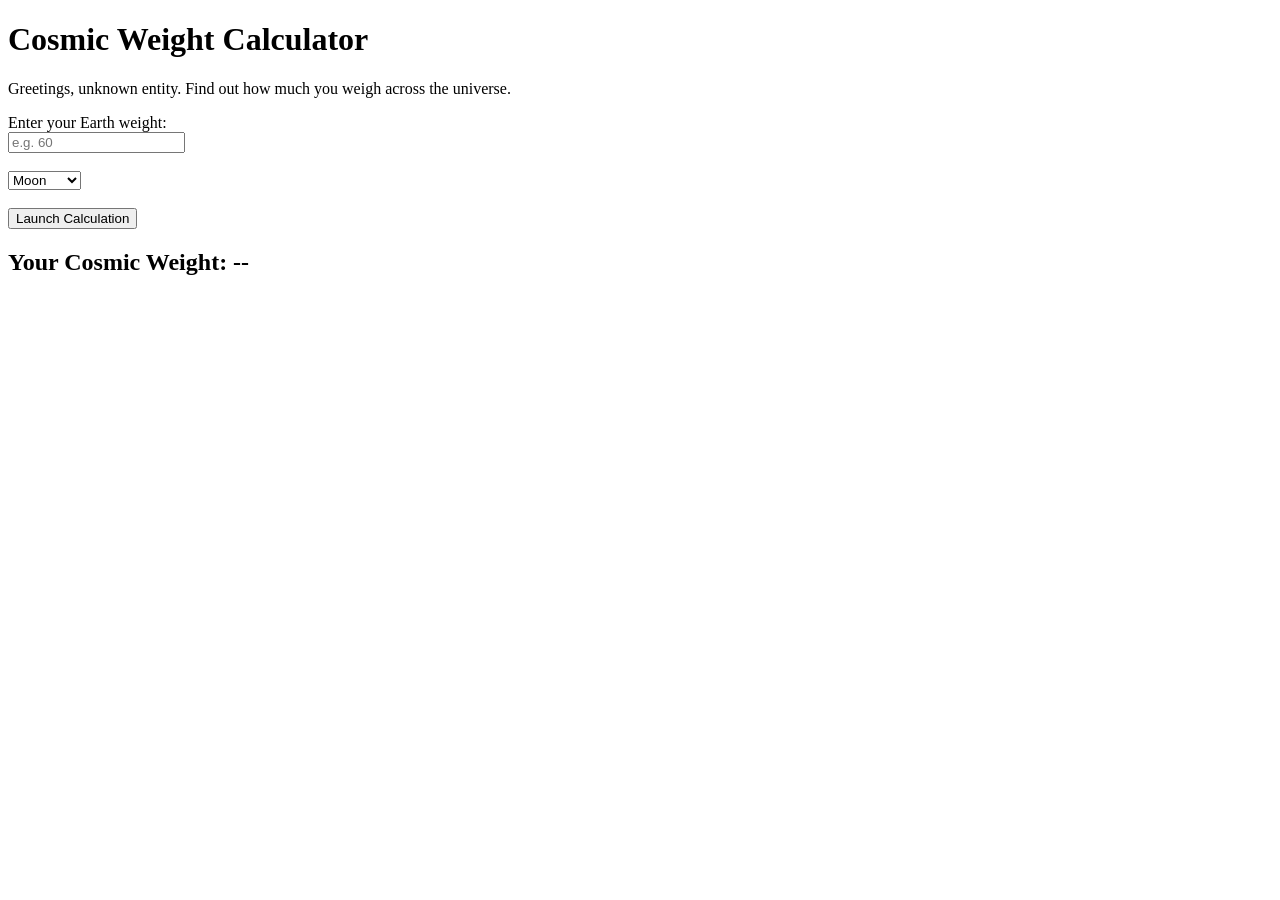
==== calc.html @ 4bfd4a3f "add initial HTML layout" ====
<!DOCTYPE html>
<html>
    <head>
        <title>Cosmic Weight Calculator</title>
    </head>
    <body>
        <!-- 1. Heading -->
        <h1>Cosmic Weight Calculator</h1>
        <p>Greetings, unknown entity. Find out how much you weigh across the universe.</p>

        <!-- 2. Input -->
        <div class="calculator-box">

            <!-- Earth Weight -->
            <label for="earthWeight">Enter your Earth weight:</label>
            <br>
            <input type="number" id="earthWeight" placeholder="e.g. 60">
            <br><br>

            <!-- Planets Dropdown -->
            <select id="planetSelect">
                <option value="0.16">Moon</option>
                <option value="0.38">Mercury</option>
                <option value="0.91">Venus</option>
                <option value="0.38">Mars</option>
                <option value="2.53">Jupiter</option>
                <option value="1.07">Saturn</option>
                <option value="0.89">Uranus</option>
                <option value="1.14">Neptune</option>
                <option value="0.06">Pluto</option>
            </select>
            <br><br>

            <!-- Calculate -->
            <button onclick="calculateWeight()">Launch Calculation</button>

            <!-- Output -->
            <h2 id="resultDisplay">Your Cosmic Weight: --</h2>
        </div>
    </body>
</html>
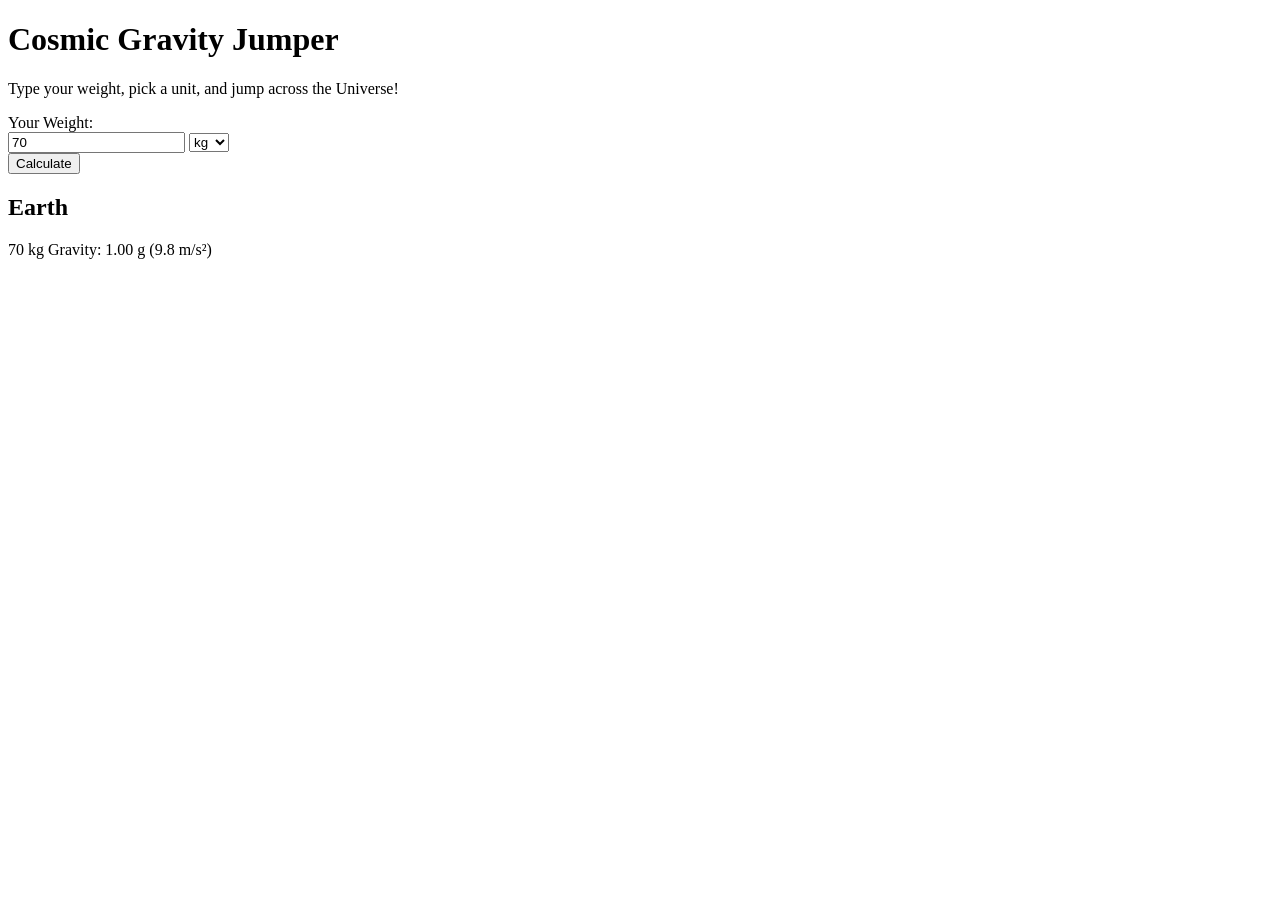
==== commit ee6032fb: "redo HTML with scopes for design. add Earth hero box, unit select and planets grid html as framework" ====
--- a/calc.html
+++ b/calc.html
@@ -1,41 +1,50 @@
 <!DOCTYPE html>
-<html>
+<html lang="en">
     <head>
+        <meta charset="UTF-8">
+        <meta name="viewport" content="width=device-width, initial-scale=1.0">
         <title>Cosmic Weight Calculator</title>
+        <link rel="stylesheet" href="style.css">
     </head>
+
     <body>
-        <!-- 1. Heading -->
-        <h1>Cosmic Weight Calculator</h1>
-        <p>Greetings, unknown entity. Find out how much you weigh across the universe.</p>
 
-        <!-- 2. Input -->
-        <div class="calculator-box">
+        <div class="stars-bg"></div>
 
-            <!-- Earth Weight -->
-            <label for="earthWeight">Enter your Earth weight:</label>
-            <br>
-            <input type="number" id="earthWeight" placeholder="e.g. 60">
-            <br><br>
+        <header>
+            <h1>Cosmic Gravity Jumper</h1>
+            <p>Type your weight, pick a unit, and jump across the Universe!</p>
+        </header>
 
-            <!-- Planets Dropdown -->
-            <select id="planetSelect">
-                <option value="0.16">Moon</option>
-                <option value="0.38">Mercury</option>
-                <option value="0.91">Venus</option>
-                <option value="0.38">Mars</option>
-                <option value="2.53">Jupiter</option>
-                <option value="1.07">Saturn</option>
-                <option value="0.89">Uranus</option>
-                <option value="1.14">Neptune</option>
-                <option value="0.06">Pluto</option>
-            </select>
-            <br><br>
+        <!-- Top Section: Controls and Earth -->
+        <section class="top-container">
+            <div class="calculator-card">
+                <label for="earthWeight">Your Weight:</label>
+                <div class="input-group">
+                    <input type="number" id="earthWeight" placeholder="e.g. 70" value="70">
+                    <select id="unitSelect">
+                        <option value="kg">kg</option>
+                        <option value="lbs">lbs</option>
+                    </select>
+                </div>
+                <button id="calcBtn" onclick="calculateAllWeights()">Calculate</button>
+            </div>
 
-            <!-- Calculate -->
-            <button onclick="calculateWeight()">Launch Calculation</button>
+            <!-- Earth Display Box -->
+            <div class="earth-hero-card" id="earthHero">
+                <h2>Earth</h2>
+                <div class="earth-display">
+                    <span class="weight-tag" id="earthDisplayWeight">70 kg</span>
+                    <span class="gravity-tag">Gravity: 1.00 g (9.8 m/s²)</span>
+                </div>
+            </div>
+        </section>
 
-            <!-- Output -->
-            <h2 id="resultDisplay">Your Cosmic Weight: --</h2>
-        </div>
+        <!-- Planets Grid Container -->
+        <main class="planets-grid" id="planetsGrid">
+            <!-- Javascript -->
+        </main>
+
+        <script src="script.js"></script>
     </body>
 </html>
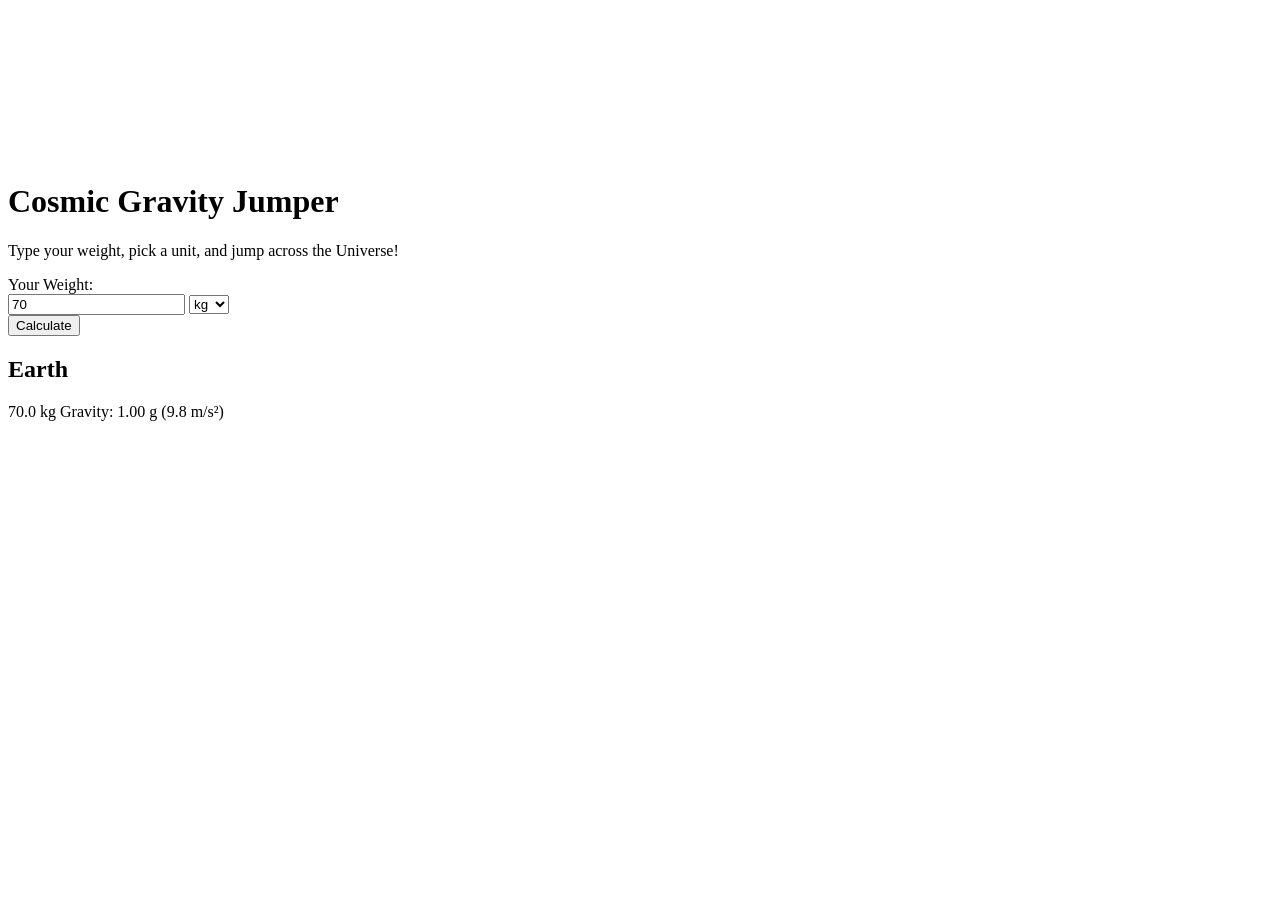
==== commit c4b386c8: "change html code for interactive drifting stars background framework" ====
--- a/calc.html
+++ b/calc.html
@@ -3,13 +3,14 @@
     <head>
         <meta charset="UTF-8">
         <meta name="viewport" content="width=device-width, initial-scale=1.0">
-        <title>Cosmic Weight Calculator</title>
+        <title>Cosmic Gravity Jumper</title>
         <link rel="stylesheet" href="style.css">
     </head>
 
     <body>
 
-        <div class="stars-bg"></div>
+        <!-- Canvas for interactive stars background -->
+        <canvas id="starsCanvas"></canvas>
 
         <header>
             <h1>Cosmic Gravity Jumper</h1>
@@ -34,7 +35,7 @@
             <div class="earth-hero-card" id="earthHero">
                 <h2>Earth</h2>
                 <div class="earth-display">
-                    <span class="weight-tag" id="earthDisplayWeight">70 kg</span>
+                    <span class="weight-tag" id="earthDisplayWeight">70.0 kg</span>
                     <span class="gravity-tag">Gravity: 1.00 g (9.8 m/s²)</span>
                 </div>
             </div>
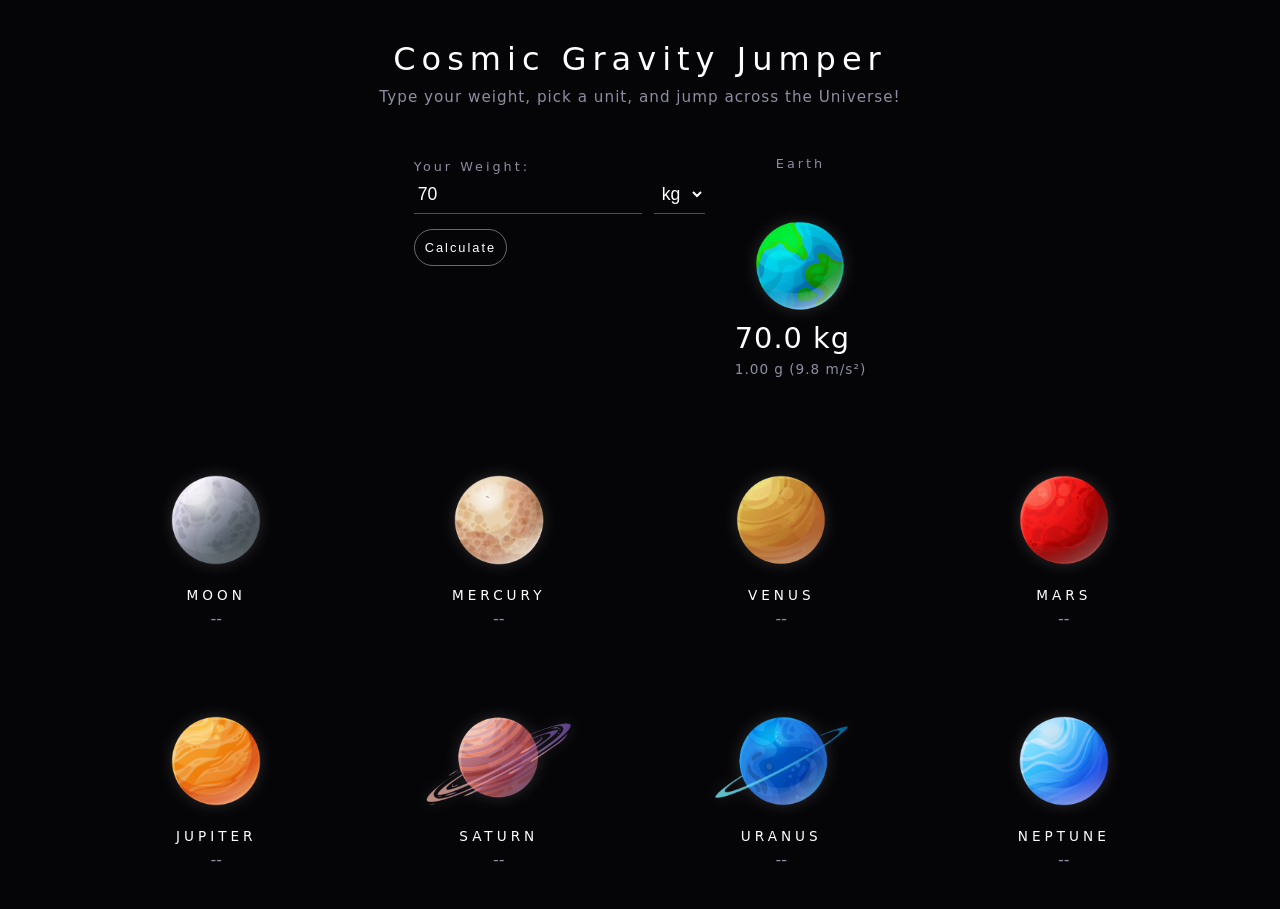
==== commit a70f97e8: "add earth hero card jumper and integrate seamless astronaut state switching" ====
--- a/calc.html
+++ b/calc.html
@@ -32,11 +32,20 @@
             </div>
 
             <!-- Earth Display Box -->
-            <div class="earth-hero-card" id="earthHero">
+            <div class="earth-hero-card planet-item" id="earthHero" onclick="handleEarthClick()">
                 <h2>Earth</h2>
+
+                <div class="jumper-container">
+                    <img id="jumper-earth" class="astronaut-img" src="assets/ASTRONAUT.png" alt="Astronaut">
+                </div>
+
+                <div class="planet-visual-container">
+                    <img class="planet-img" src="assets/EARTH.png" alt="EARTH">
+                </div>
+
                 <div class="earth-display">
                     <span class="weight-tag" id="earthDisplayWeight">70.0 kg</span>
-                    <span class="gravity-tag">Gravity: 1.00 g (9.8 m/s²)</span>
+                    <span class="gravity-tag">1.00 g (9.8 m/s²)</span>
                 </div>
             </div>
         </section>
--- a/style.css
+++ b/style.css
@@ -0,0 +1,259 @@
+:root {
+    --bg-color: #050508;
+    --text-color: #ffffff;
+    --text-muted: #8e8ea0;
+    --accent-glow: rgba(255, 255, 255, 0.8);
+}
+
+* {
+    box-sizing: border-box;
+    margin: 0;
+    padding: 0;
+}
+
+body {
+    background-color: var(--bg-color);
+    color: var(--text-color);
+    font-family: system-ui, -apple-system, BlinkMacSystemFont, 'Segoe UI', Roboto, Oxygen, Ubuntu, Cantarell, 'Open Sans', 'Helvetica Neue', Arial, sans-serif;
+    min-height: 100vh;
+    padding: 40px 20px;
+    position: relative;
+    overflow-x: hidden;
+}
+
+/* Background Canvas for Moving Stars Background */
+#starsCanvas {
+    position: fixed;
+    top: 0;
+    left: 0;
+    width: 100vw;
+    height: 100vh;
+    z-index: -1;
+    pointer-events: none;
+}
+
+header {
+    text-align: center;
+    margin-bottom: 50px;
+}
+
+header h1 {
+    font-size: 2rem;
+    font-weight: 200;
+    letter-spacing: 6px;
+    margin-bottom: 10px;
+    color: #fff;
+}
+
+header p {
+    color: var(--text-muted);
+    font-size: 0.95rem;
+    font-weight: 300;
+    letter-spacing: 1px;
+}
+
+/* Top Section Layout */
+.top-container {
+    display: flex;
+    justify-content: center;
+    gap: 30px;
+    max-width: 800px;
+    margin: 0 auto 60px auto;
+    flex-wrap: wrap;
+}
+
+.calculator-box, .earth-hero-box {
+    flex: 1;
+    min-width: 260px;
+    padding: 20px;
+    border-bottom: 1px solid rgba(255, 255, 255, 0.15);
+    display: flex;
+    flex-direction: column;
+    justify-content: center;
+}
+
+label, h2 {
+    font-size: 0.8rem;
+    font-weight: 300;
+    letter-spacing: 3px;
+    color: var(--text-muted);
+    margin-bottom: 12px;
+}
+
+.input-group {
+    display: flex;
+    gap: 12px;
+    margin-bottom: 15px;
+}
+
+input[type="number"], select {
+    background: transparent;
+    border: none;
+    border-bottom: 1px solid rgba(255, 255, 255, 0.3);
+    color: #fff;
+    padding: 8px 4px;
+    font-size: 1.1rem;
+    font-weight: 300;
+    outline: none;
+    transition: border-color 0.3s ease;
+}
+
+input[type="number"]:focus select:focus {
+    border-color: #fff;
+}
+
+select option {
+    background-color: #000;
+    color: #fff;
+}
+
+input[type="number"] {
+    flex: 2;
+}
+
+select {
+    flex: 1;
+}
+
+button#calcBtn {
+    background: transparent;
+    border: 1px solid rgba(255, 255, 255, 0.4);
+    color: #fff;
+    font-weight: 300;
+    letter-spacing: 2px;
+    padding: 10px;
+    border-radius: 20px;
+    cursor: pointer;
+    font-size: 0.8rem;
+    transition: all 0.3s ease;
+}
+
+button#calcBtn:hover {
+    background: #fff;
+    color: #000;
+}
+
+.earth-display {
+    display: flex;
+    flex-direction: column;
+    gap: 6px;
+}
+
+.weight-tag {
+    font-size: 1.8rem;
+    font-weight: 200;
+    letter-spacing: 1px;
+}
+
+.gravity-tag {
+    font-size: 0.85rem;
+    font-weight: 300;
+    color: var(--text-muted);
+    letter-spacing: 1px;
+}
+
+/* Planets Grid */
+.planets-grid {
+    display: grid;
+    grid-template-columns: repeat(auto-fit, minmax(200px, 1fr));
+    gap: 50px 30px;
+    max-width: 1100px;
+    margin: 0 auto;
+}
+
+.planet-item {
+    display: flex;
+    flex-direction: column;
+    align-items: center;
+    cursor: pointer;
+    position: relative;
+    background: none;
+    border: none;
+}
+
+/* Jumper Container and Animations */
+.jumper-container {
+    height: 40px;
+    position: relative;
+    display: flex;
+    justify-content: center;
+    align-items: flex-end;
+    margin-bottom: -12px;
+    z-index: 10;
+}
+
+.astronaut-img {
+    width: 38px;
+    height: auto;
+    display: block;
+    opacity: 0;
+    pointer-events: none;
+    transition: opacity 0.25s ease;
+}
+
+.astronaut-img.active {
+    opacity: 1;
+}
+
+.astronaut-img.jumping {
+    opacity: 1;
+    animation: jumpVar var(--jump-duration, 1s) ease-in-out;
+}
+
+@keyframes jumpVar {
+    0%   { transform: translateY(0); }
+    50%  { transform: translateY(var(--jump-height, -90px)); }
+    100% { transform: translateY(0); }
+}
+
+/* Planets Visual Area */
+.planet-visual-container {
+    height: 110px;
+    display: flex;
+    align-items: center;
+    justify-content: center;
+    position: relative;
+    z-index: 1;
+}
+
+.planet-img {
+    height: 90px;
+    width: auto;
+    object-fit: contain;
+    transition: transform 0.4s ease, filter 0.4s ease;
+    filter: drop-shadow(0 0 8px rgba(255, 255, 255, 0.15));
+}
+
+.planet-item:hover .planet-img {
+    transform: scale(1.08);
+    filter: drop-shadow(0 0 15px rgba(255, 255, 255, 00.3));
+}
+
+/* Saturn & Uranus Image Dimension Overrides */
+.planet-item[data-planet="Saturn"] .planet-img {
+    height: 115px;
+    max-width: 140%;
+}
+
+
+.planet-item[data-planet="Uranus"] .planet-img {
+    height: 105px;
+    max-width: 130%;
+}
+
+/* Planets Label */
+.planet-name {
+    font-size: 0.85rem;
+    font-weight: 200;
+    letter-spacing: 4px;
+    margin-top: 12px;
+    color: #ffffff;
+    text-transform: uppercase;
+}
+
+.planet-weight-display {
+    font-size: 1rem;
+    font-weight: 300;
+    margin-top: 6px;
+    color: var(--text-muted);
+}
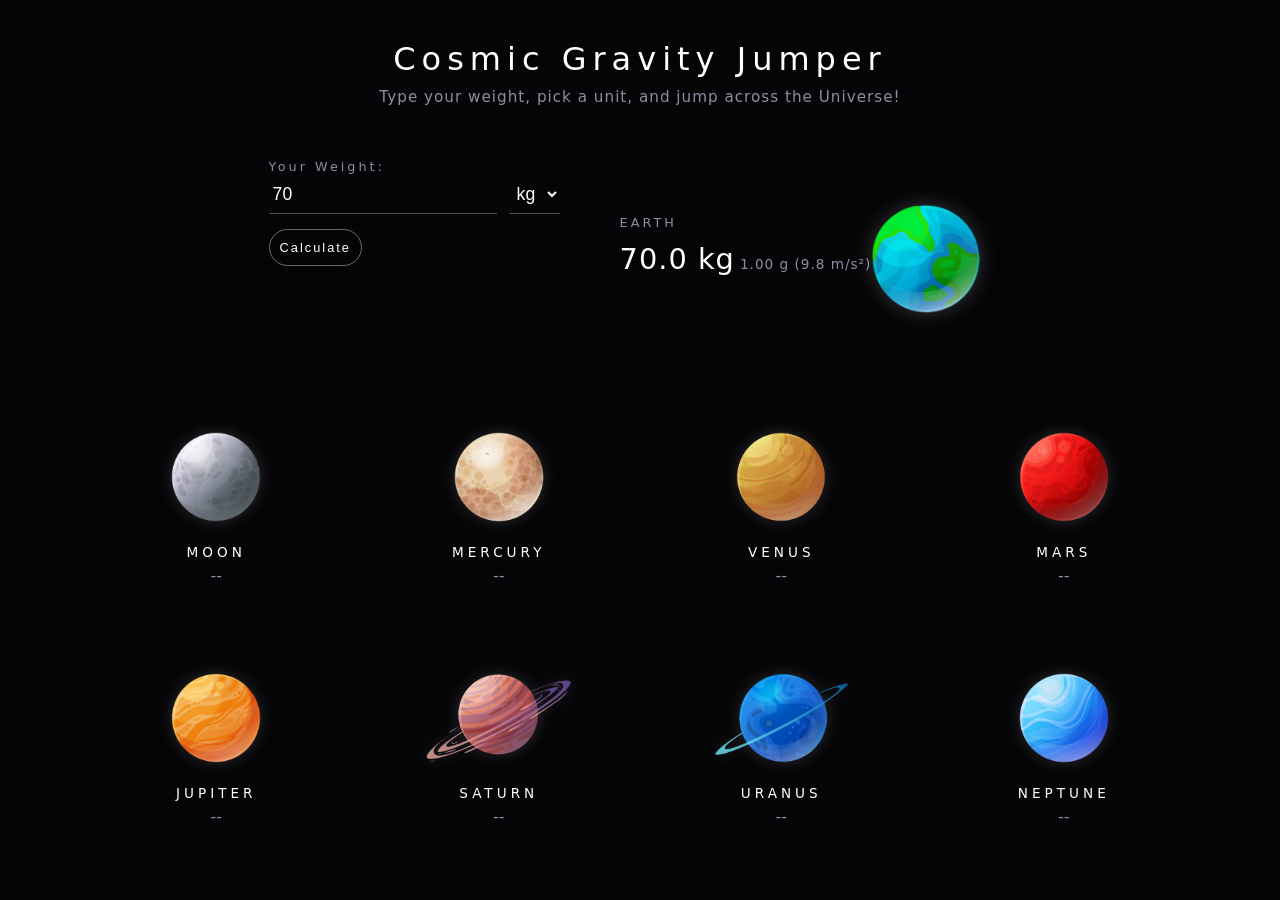
==== commit d1529796: "reposition earth visual beside info text with larger image dimensions" ====
--- a/calc.html
+++ b/calc.html
@@ -31,21 +31,25 @@
                 <button id="calcBtn" onclick="calculateAllWeights()">Calculate</button>
             </div>
 
-            <!-- Earth Display Box -->
-            <div class="earth-hero-card planet-item" id="earthHero" onclick="handleEarthClick()">
-                <h2>Earth</h2>
-
-                <div class="jumper-container">
-                    <img id="jumper-earth" class="astronaut-img" src="assets/ASTRONAUT.png" alt="Astronaut">
+            <!-- Earth Hero Card -->
+            <div class="earth-hero-card" id="earthHero" onclick="handleEarthClick()">
+                <!-- Left Column: Title & Info -->
+                <div class="earth-info-column">
+                    <h2>EARTH</h2>
+                    <div class="earth-display">
+                        <span class="weight-tag" id="earthDisplayWeight">70.0 kg</span>
+                        <span class="gravity-tag">1.00 g (9.8 m/s²)</span>
+                    </div>
                 </div>
 
-                <div class="planet-visual-container">
-                    <img class="planet-img" src="assets/EARTH.png" alt="EARTH">
-                </div>
-
-                <div class="earth-display">
-                    <span class="weight-tag" id="earthDisplayWeight">70.0 kg</span>
-                    <span class="gravity-tag">1.00 g (9.8 m/s²)</span>
+                <!-- Right Column: Earth Image + Astronaut Jumper -->
+                <div class="earth-visual-column">
+                    <div class="jumper-container">
+                        <img id="jumper-earth" class="astronaut-img" src="assets/ASTRONAUT.png" alt="Astronaut">   
+                    </div>
+                    <div class="planet-visual-container">
+                        <img class="planet-img earth-img" src="assets/EARTH.png" alt="EARTH">
+                    </div>
                 </div>
             </div>
         </section>
--- a/style.css
+++ b/style.css
@@ -133,10 +133,41 @@
     color: #000;
 }
 
-.earth-display {
-    display: flex;
-    flex-direction: column;
-    gap: 6px;
+/* Earth Hero Card Layout */
+.earth-hero-card {
+    display: flex;
+    flex-direction: row;
+    align-items: center;
+    justify-content: space-between;
+    padding: 20px 30px;
+    cursor: pointer;
+}
+
+.earth-info-column {
+    display: flex;
+    flex-direction: column;
+    justify-content: center;
+}
+
+.earth-visual-column {
+    display: flex;
+    flex-direction: column;
+    align-items: center;
+    position: relative;
+}
+
+/* Larger Earth Image */
+.planet-img.earth-img {
+    height: 110px;
+    width: auto;
+    object-fit: contain;
+    transition: transform 0.4s ease, filter 0.4s ease;
+    filter: drop-shadow(0 0 10px rgba(255, 255, 255, 0.2));
+}
+
+.earth-hero-card:hover .earth-img {
+    transform: scale(1.08);
+    filter: drop-shadow(0 0 18px rgba(255, 255, 255, 0.35));
 }
 
 .weight-tag {
